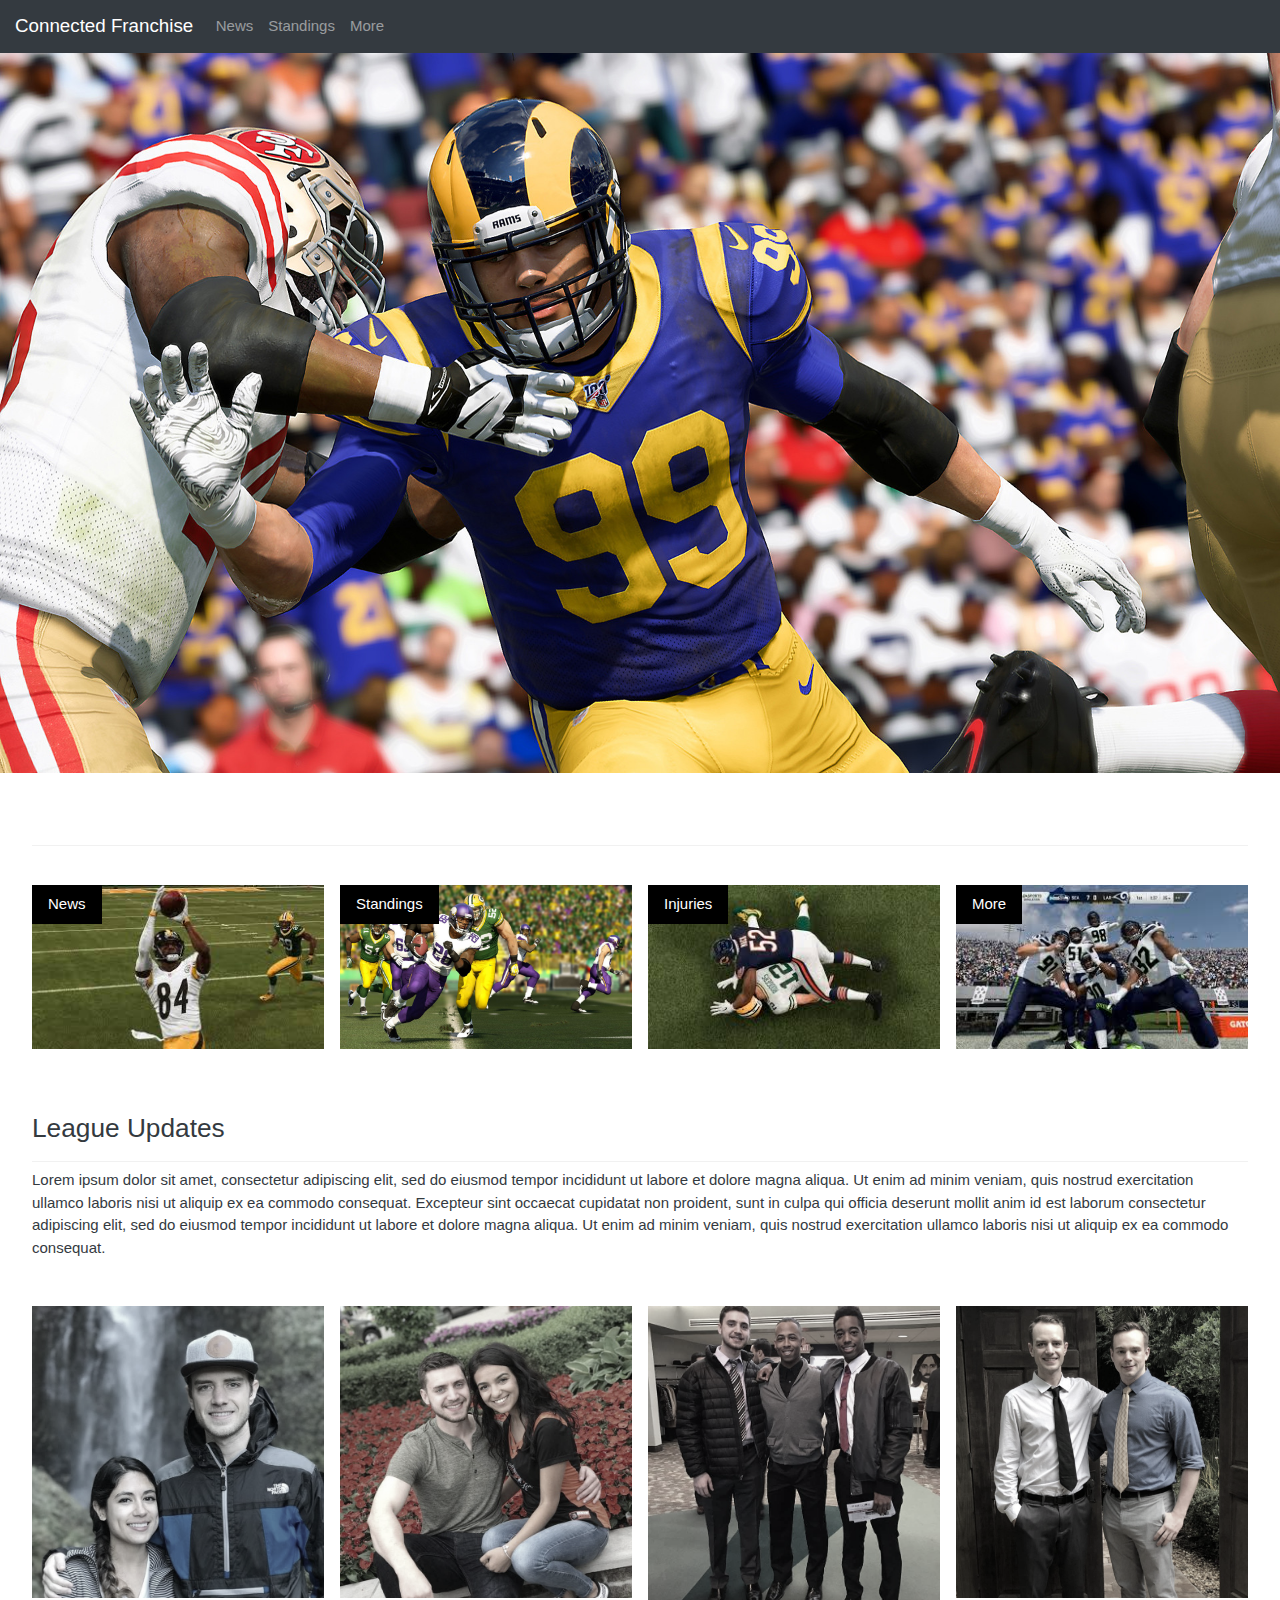
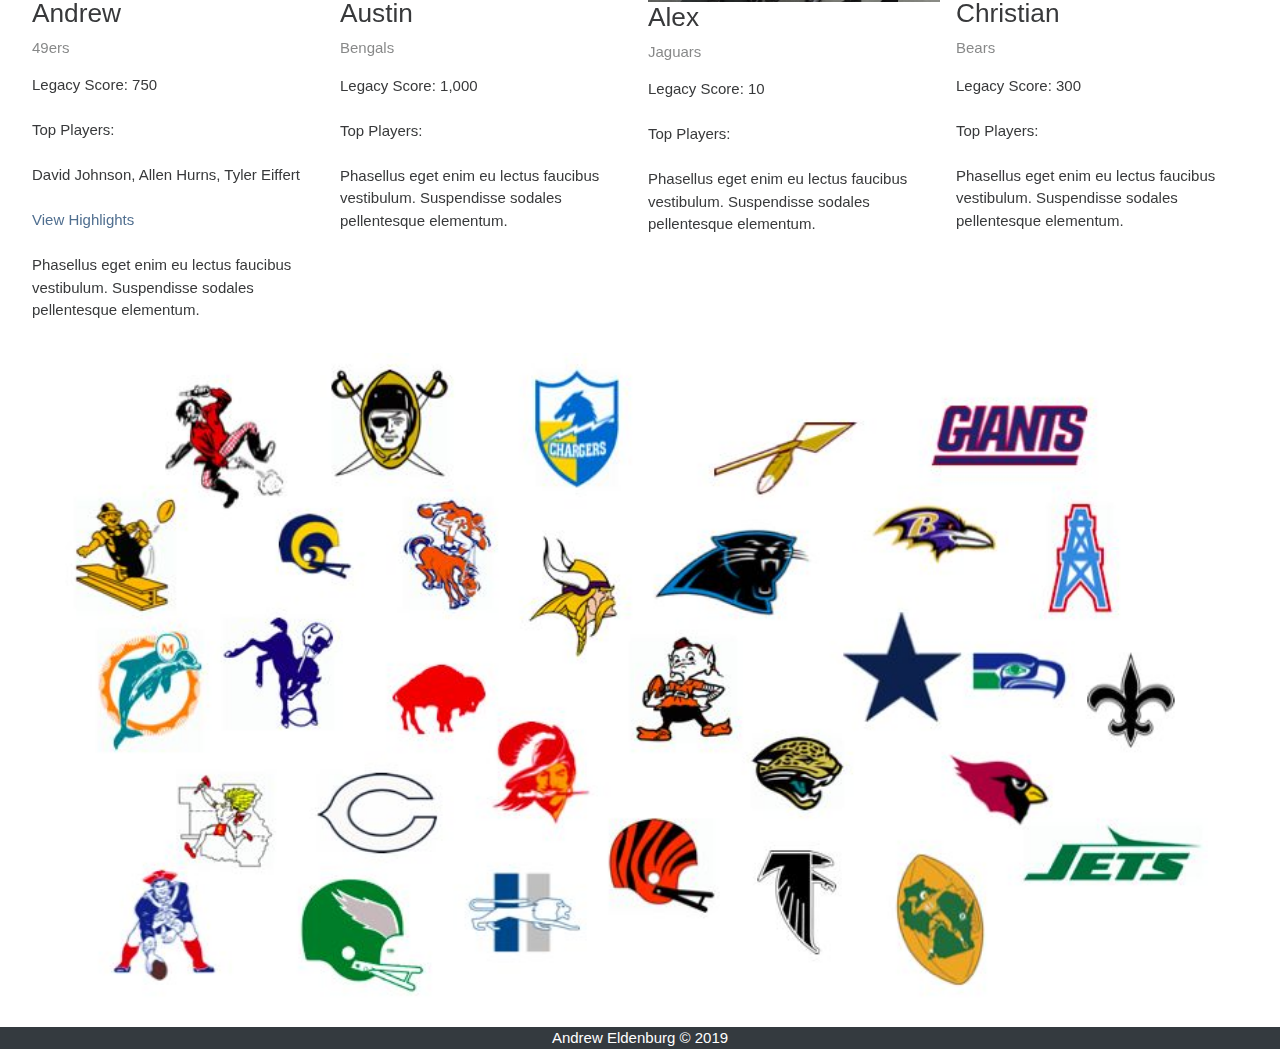
==== index.html @ 617bce5a "alpha web app" ====
<!DOCTYPE html>
<html>
<title>Madden Connected Franchise</title>
<meta charset="UTF-8">
<meta name="viewport" content="width=device-width, initial-scale=1">
<link rel="stylesheet" href="https://www.w3schools.com/w3css/4/w3.css">
<link rel="stylesheet" href="https://stackpath.bootstrapcdn.com/bootstrap/4.3.1/css/bootstrap.min.css" integrity="sha384-ggOyR0iXCbMQv3Xipma34MD+dH/1fQ784/j6cY/iJTQUOhcWr7x9JvoRxT2MZw1T" crossorigin="anonymous">
<script src="https://code.jquery.com/jquery-3.3.1.slim.min.js" integrity="sha384-q8i/X+965DzO0rT7abK41JStQIAqVgRVzpbzo5smXKp4YfRvH+8abtTE1Pi6jizo" crossorigin="anonymous"></script>
<script src="https://cdnjs.cloudflare.com/ajax/libs/popper.js/1.14.7/umd/popper.min.js" integrity="sha384-UO2eT0CpHqdSJQ6hJty5KVphtPhzWj9WO1clHTMGa3JDZwrnQq4sF86dIHNDz0W1" crossorigin="anonymous"></script>
<script src="https://stackpath.bootstrapcdn.com/bootstrap/4.3.1/js/bootstrap.min.js" integrity="sha384-JjSmVgyd0p3pXB1rRibZUAYoIIy6OrQ6VrjIEaFf/nJGzIxFDsf4x0xIM+B07jRM" crossorigin="anonymous"></script>
<link rel="stylesheet" href="./style.css">
<body>
<!--
    <nav class="navbar navbar-expand-lg navbar-dark bg-dark">
        <button class="navbar-toggler" type="button" data-toggle="collapse" data-target="#navbarNav" aria-controls="navbarNav" aria-expanded="false" aria-label="Toggle navigation">
          <span class="navbar-toggler-icon"></span>
        </button>
        <div class="collapse navbar-collapse" id="navbarNav">
          <ul class="navbar-nav">
            <li class="nav-item active">
              <a class="nav-link" href="#">Home<span class="sr-only">(current)</span></a>
            </li>
            <li class="nav-item">
              <a class="nav-link" href="./News.html">News</a>
            </li>
            <li class="nav-item">
              <a class="nav-link" href="./standings.html">Standings</a>
            </li>
            <li class="nav-item">
                <a class="nav-link" href="./more.html">More</a>
              </li>
          </ul>
        </div>
      </nav> -->

      <nav class="navbar navbar-expand-lg navbar-dark bg-dark">
          <a class="navbar-brand" href="#">Connected Franchise</a>
          <button class="navbar-toggler topnav-right" type="button" data-toggle="collapse" data-target="#navbarNav" aria-controls="navbarNav" aria-expanded="false" aria-label="Toggle navigation">
            <span class="navbar-toggler-icon topnav-right"></span>
          </button>

          <div class="collapse navbar-collapse" id="navbarNav">
            <ul class="navbar-nav">
              
              <li class="nav-item">
                <a class="nav-link" href="./News.html">News</a>
              </li>
              <li class="nav-item">
                <a class="nav-link" href="./standings.html">Standings</a>
              </li>
              <li class="nav-item">
                  <a class="nav-link" href="./more.html">More</a>
                </li>
            </ul>
          </div>
        </nav>

<!-- Navbar (sit on top)
<div class="w3-top">
  <div class="w3-bar w3-white w3-wide w3-padding w3-card">
    <a href="./index.html" class="w3-bar-item w3-button"><b>CF</b> Madden Connected Franchise</a>
   
    <div class="w3-right w3-hide-small">
      <a href="./News.html" class="w3-bar-item w3-button">News</a>
      <a href="./standings.html" class="w3-bar-item w3-button">Standings</a>
      <a href="./more.html" class="w3-bar-item w3-button">More</a>
    </div>
  </div>
</div> -->

<!-- Header -->
<header class="w3-display-container w3-content w3-wide" style="max-width:1500px;" id="home">
  <img class="w3-image" src="./images/madden14.jpeg" alt="Architecture" width="1500" height="800">
  <div class="w3-display-middle w3-margin-top w3-center">
    <!--<h1 class="w3-xxlarge w3-text-white"><span class="w3-padding w3-black w3-opacity-min"><b>CF</b></span> <span class="w3-hide-small w3-text-light-grey">Madden Connected Franchise</span></h1>-->
  </div>
</header>

<!-- Page content -->
<div class="w3-content w3-padding" style="max-width:1564px">

  <!-- Project Section -->
  <div class="w3-container w3-padding-32" id="projects">
    <h3 class="w3-border-bottom w3-border-light-grey w3-padding-16"></h3>
  </div>

  <div class="w3-row-padding">
    <div class="w3-col l3 m6 w3-margin-bottom">
      <div class="w3-display-container">
        <div class="w3-display-topleft w3-black w3-padding">News</div>
        <a href="./News.html"><img src="./images/madden7.jpeg" title="News" alt="News" style="width:100%"></a>
      </div>
    </div>
    <div class="w3-col l3 m6 w3-margin-bottom">
      <div class="w3-display-container">
        <div class="w3-display-topleft w3-black w3-padding">Standings</div>
        <a href="./standings.html"><img src="./images/madden11.jpeg" title="Standings" alt="Standings" style="width:100%"></a>
      </div>
    </div>
    <div class="w3-col l3 m6 w3-margin-bottom">
      <div class="w3-display-container">
        <div class="w3-display-topleft w3-black w3-padding">Injuries</div>
        <a href="./index.html"><img src="./images/madden9.jpeg" title="Injuries" alt="Injuries" style="width:100%"></a>
      </div>
    </div>
    <div class="w3-col l3 m6 w3-margin-bottom">
      <div class="w3-display-container">
        <div class="w3-display-topleft w3-black w3-padding">More</div>
        <a href="./more.html"><img src="./images/madden5.jpeg" title="More" alt="More" style="width:100%"></a>
      </div>
    </div>
  </div>

  <!-- About Section -->
  <div class="w3-container w3-padding-32" id="about">
    <h3 class="w3-border-bottom w3-border-light-grey w3-padding-16">League Updates</h3>
    <p>Lorem ipsum dolor sit amet, consectetur adipiscing elit, sed do eiusmod tempor incididunt ut labore et dolore magna aliqua. Ut enim ad minim veniam, quis nostrud exercitation ullamco laboris nisi ut aliquip ex ea commodo consequat. Excepteur sint
      occaecat cupidatat non proident, sunt in culpa qui officia deserunt mollit anim id est laborum consectetur adipiscing elit, sed do eiusmod tempor incididunt ut labore et dolore magna aliqua. Ut enim ad minim veniam, quis nostrud exercitation ullamco
      laboris nisi ut aliquip ex ea commodo consequat.
    </p>
  </div>

  <div class="w3-row-padding w3-grayscale">
    <div class="w3-col l3 m6 w3-margin-bottom">
      <img src="./images/andrew.jpg" alt="Andrew" style="width:100%">
      <h3>Andrew</h3>
      <p class="w3-opacity">49ers</p>
      <p>Legacy Score: 750
        <br></br>
        Top Players:
        <br></br>
        David Johnson, Allen Hurns, Tyler Eiffert
        <br></br>
        <a href="https://www.youtube.com/user/aeldenburg/videos" class="card-link">View Highlights</a>
        <br></br>
        Phasellus eget enim eu lectus faucibus vestibulum. Suspendisse sodales pellentesque elementum.</p>
    </div>
    <div class="w3-col l3 m6 w3-margin-bottom">
      <img src="./images/austin.jpg" alt="Austin" style="width:100%">
      <h3>Austin</h3>
      <p class="w3-opacity">Bengals</p>
      <p>Legacy Score: 1,000
          <br></br>
          Top Players:
          <br></br>
        Phasellus eget enim eu lectus faucibus vestibulum. Suspendisse sodales pellentesque elementum.</p>
    </div>
    <div class="w3-col l3 m6 w3-margin-bottom">
      <img src="./images/alex.jpg" alt="Alex" style="width:100%">
      <h3>Alex</h3>
      <p class="w3-opacity">Jaguars</p>
      <p>Legacy Score: 10
          <br></br>
          Top Players:
          <br></br>
        Phasellus eget enim eu lectus faucibus vestibulum. Suspendisse sodales pellentesque elementum.</p>
    </div>
    <div class="w3-col l3 m6 w3-margin-bottom">
      <img src="./images/christian.jpg" alt="Christian" style="width:100%">
      <h3>Christian</h3>
      <p class="w3-opacity">Bears</p>
      <p>Legacy Score: 300
          <br></br>
          Top Players:
          <br></br>
        Phasellus eget enim eu lectus faucibus vestibulum. Suspendisse sodales pellentesque elementum.</p>
    </div>
  </div>
  
<!-- Image of location/map -->
<div class="w3-container">
  <img src="./images/nfl4.jpeg" class="w3-image" style="width:100%">
</div>

<!-- End page content -->
</div>


<!-- Footer -->
<footer>
  Andrew Eldenburg &copy 2019
</footer>

</body>
</html>
---- style.css ----
.card {
    text-align: center;
    margin: 10px;
    padding: auto;
}

html {
    color: #343A3F;
}

body {
    color: #343A3F;
}

footer {
    background-color: #343A3F;
    color: #fff;
    text-align: center;
}

#id {
    background-color: #343A3F;
}

.news-container {
    background-color: #343A3F;
    height: 100%;
}

.more-container {
    background-color: #343A3F;
    height: 100%;
}

/* Add a black background color to the top navigation */
.topnav {
    background-color: #333;
    overflow: hidden;
}

/* Style the links inside the navigation bar */
.topnav a {
  float: left;
  color: #f2f2f2;
  text-align: center;
  padding: 14px 16px;
  text-decoration: none;
  font-size: 17px;
}

/* Change the color of links on hover */
.topnav a:hover {
  background-color: #ddd;
  color: black;
}

/* Add a color to the active/current link */
.topnav a.active {
  background-color: #4CAF50;
  color: white;
}

/* Right-aligned section inside the top navigation */
.topnav-right {
  float: right;
}
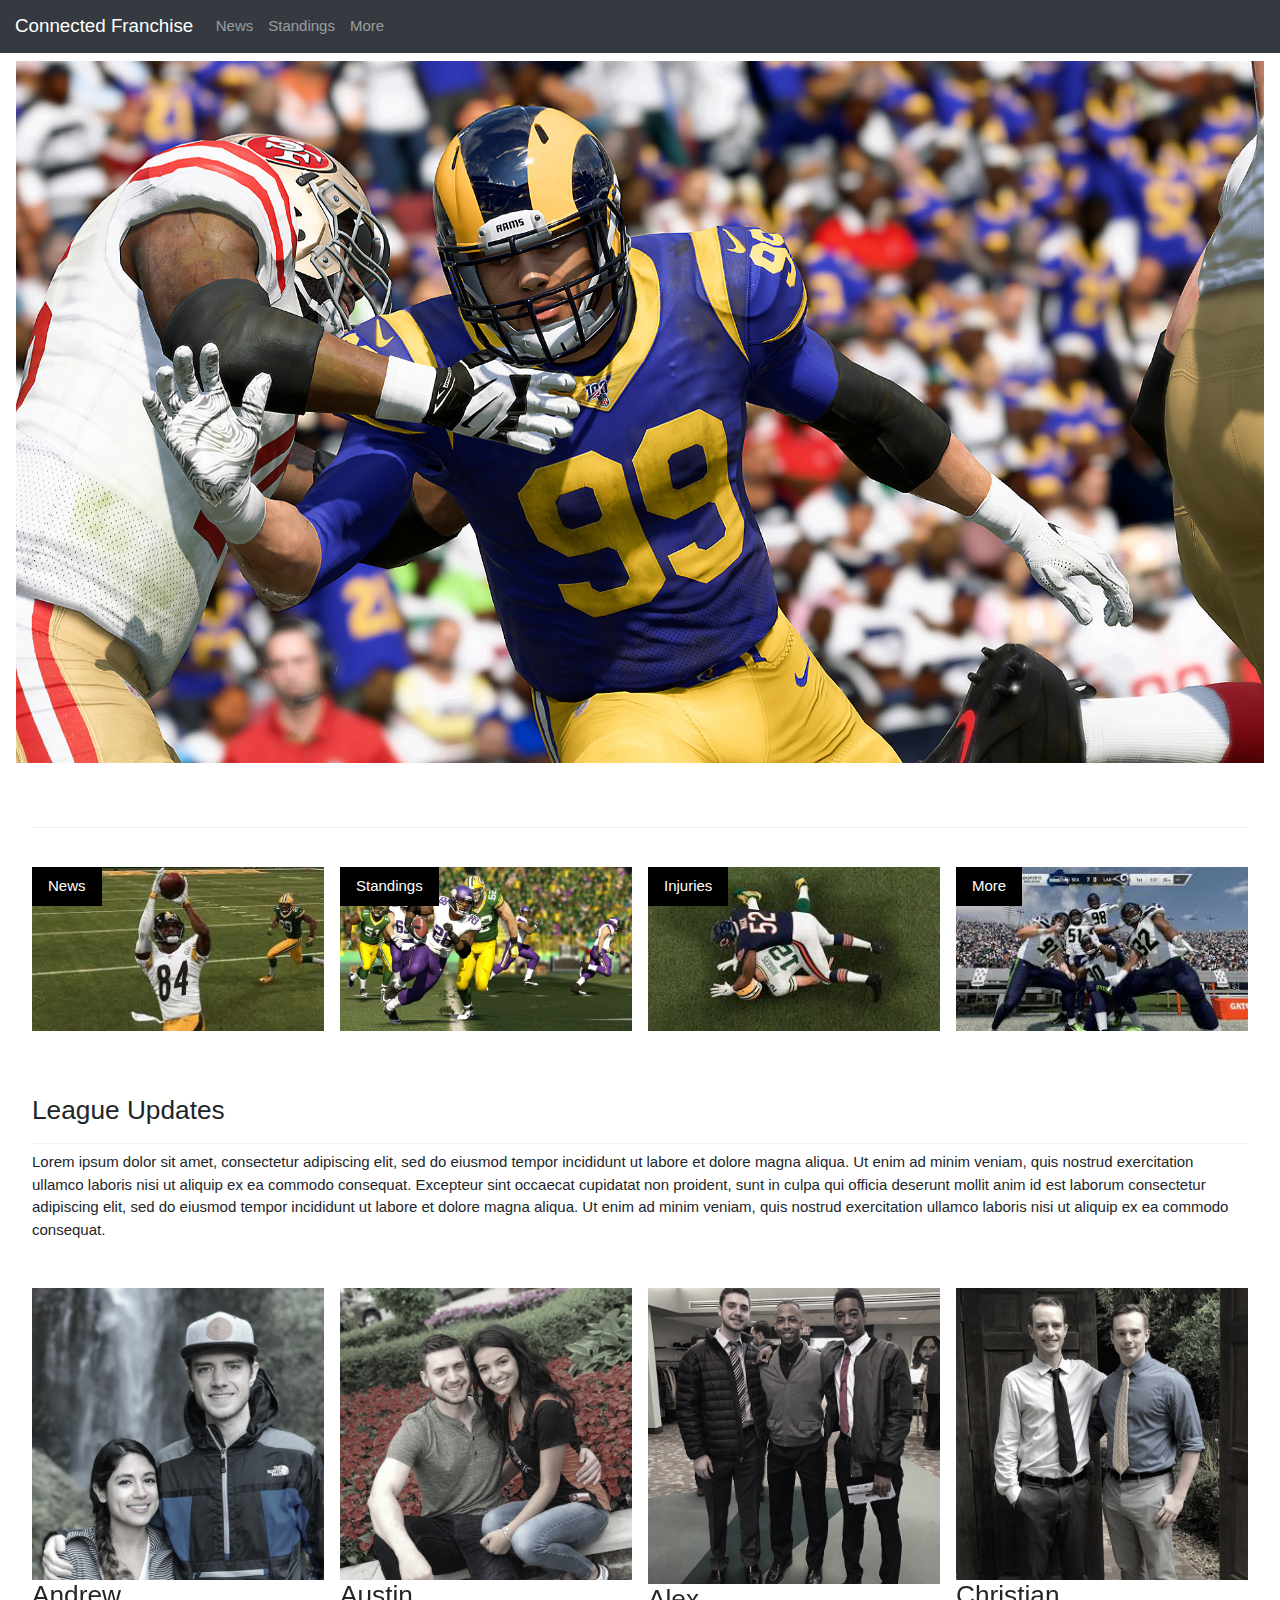
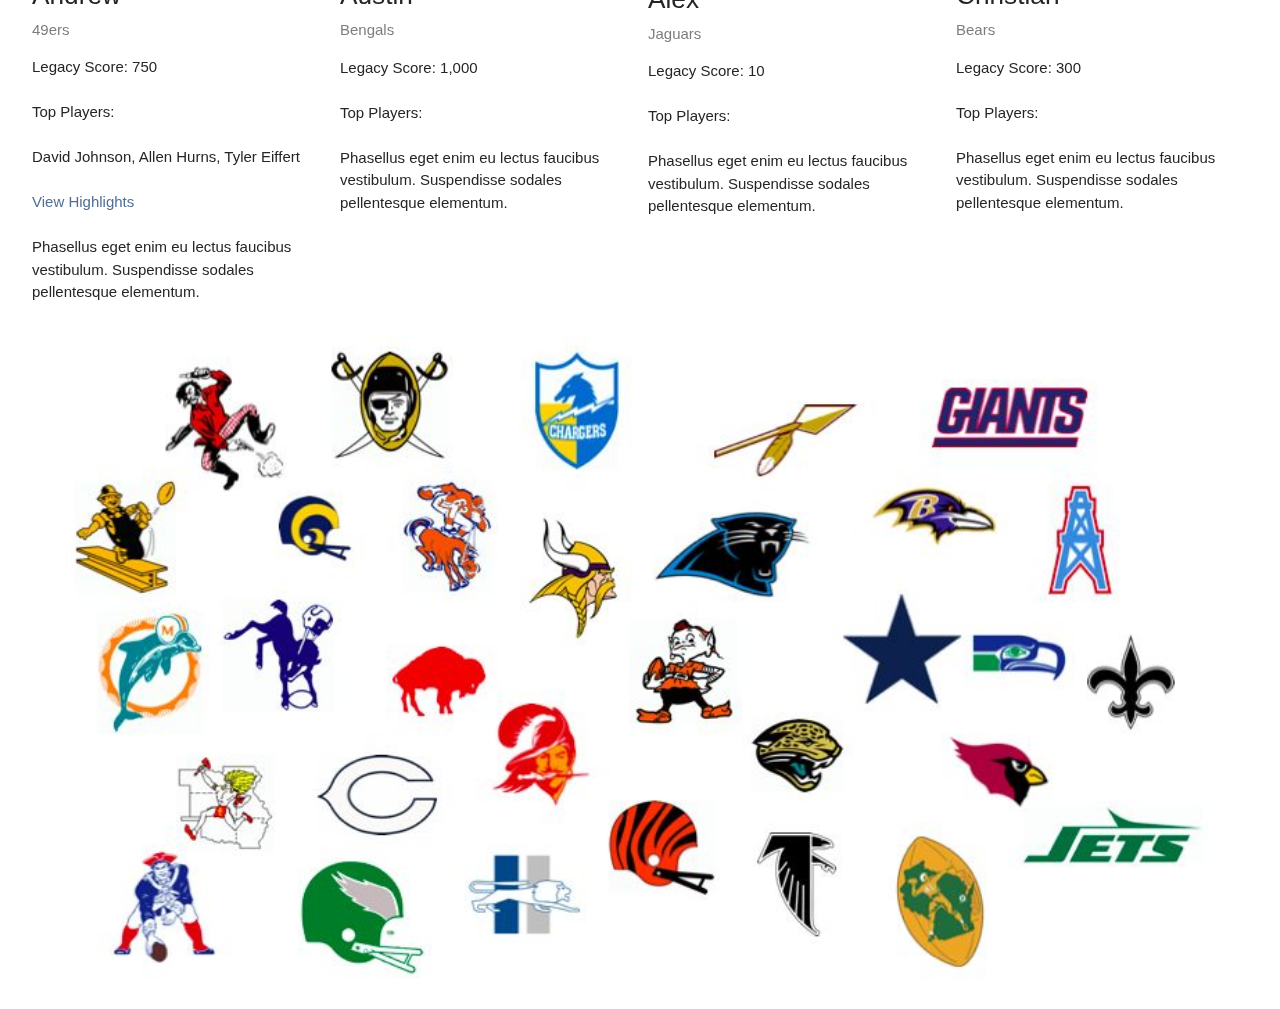
==== commit b6e91cd0: "minor tweaks" ====
--- a/index.html
+++ b/index.html
@@ -68,16 +68,16 @@
   </div>
 </div> -->
 
-<!-- Header -->
-<header class="w3-display-container w3-content w3-wide" style="max-width:1500px;" id="home">
-  <img class="w3-image" src="./images/madden14.jpeg" alt="Architecture" width="1500" height="800">
-  <div class="w3-display-middle w3-margin-top w3-center">
-    <!--<h1 class="w3-xxlarge w3-text-white"><span class="w3-padding w3-black w3-opacity-min"><b>CF</b></span> <span class="w3-hide-small w3-text-light-grey">Madden Connected Franchise</span></h1>-->
-  </div>
-</header>
-
 <!-- Page content -->
 <div class="w3-content w3-padding" style="max-width:1564px">
+
+  <!-- Header -->
+  <header class="w3-display-container w3-content w3-wide" style="max-width:1500px;" id="home">
+      <img class="w3-image" src="./images/madden14.jpeg" alt="Architecture" width="1500" height="800">
+      <div class="w3-display-middle w3-margin-top w3-center">
+        <!--<h1 class="w3-xxlarge w3-text-white"><span class="w3-padding w3-black w3-opacity-min"><b>CF</b></span> <span class="w3-hide-small w3-text-light-grey">Madden Connected Franchise</span></h1>-->
+      </div>
+    </header>
 
   <!-- Project Section -->
   <div class="w3-container w3-padding-32" id="projects">
@@ -176,10 +176,5 @@
 </div>
 
 
-<!-- Footer -->
-<footer>
-  Andrew Eldenburg &copy 2019
-</footer>
-
 </body>
 </html>--- a/style.css
+++ b/style.css
@@ -4,32 +4,16 @@
     padding: auto;
 }
 
-html {
-    color: #343A3F;
-}
-
-body {
-    color: #343A3F;
+img {
+    display: block;
+    margin: auto;
+    padding: auto;
 }
 
 footer {
     background-color: #343A3F;
     color: #fff;
     text-align: center;
-}
-
-#id {
-    background-color: #343A3F;
-}
-
-.news-container {
-    background-color: #343A3F;
-    height: 100%;
-}
-
-.more-container {
-    background-color: #343A3F;
-    height: 100%;
 }
 
 /* Add a black background color to the top navigation */
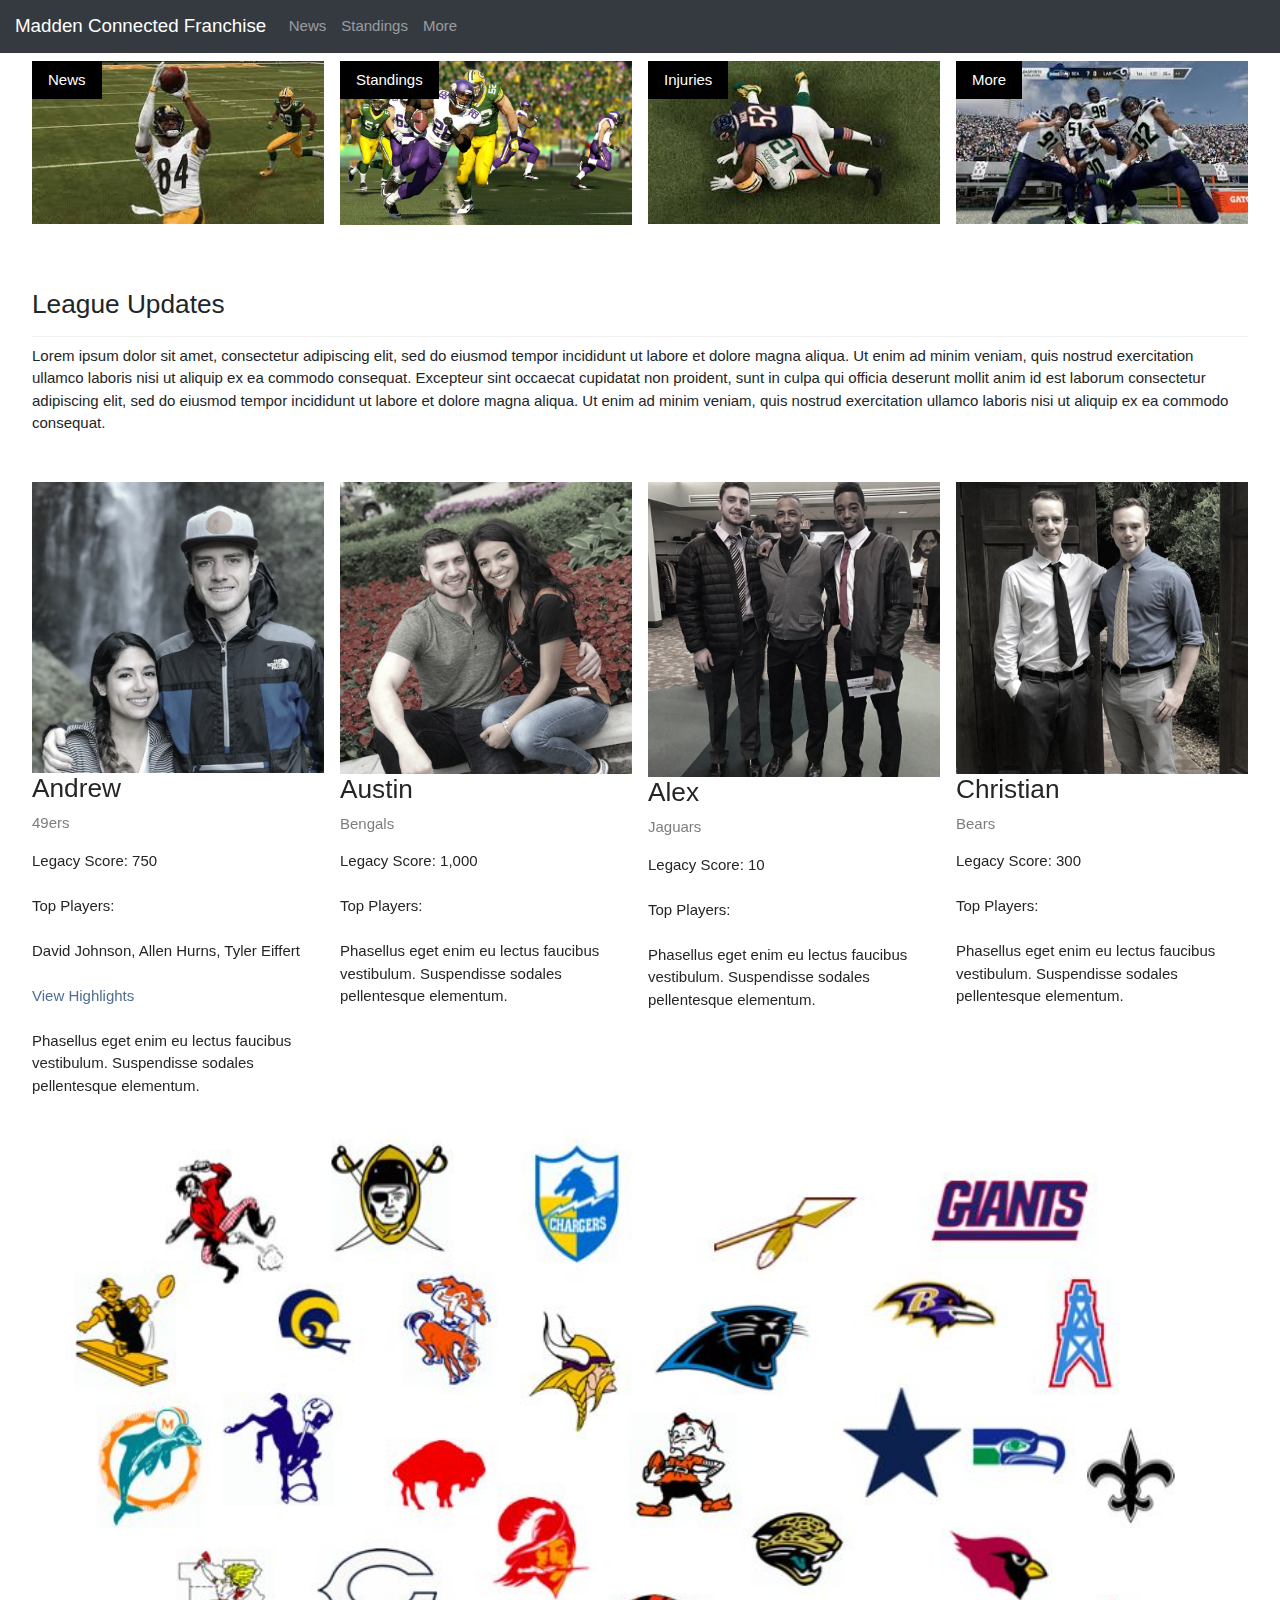
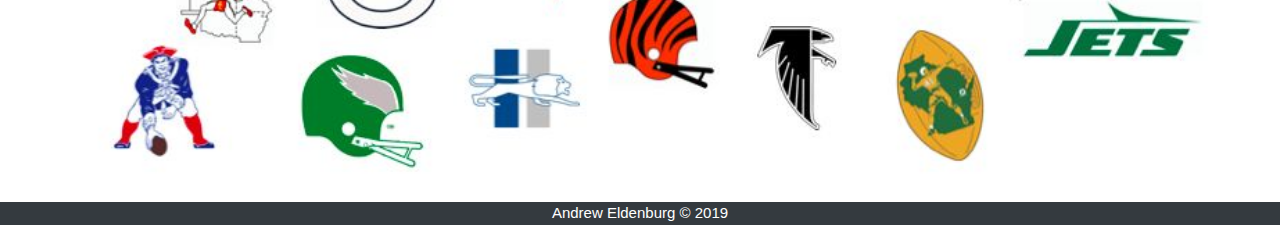
==== commit 966451b2: "minor tweaks" ====
--- a/index.html
+++ b/index.html
@@ -34,7 +34,7 @@
       </nav> -->
 
       <nav class="navbar navbar-expand-lg navbar-dark bg-dark">
-          <a class="navbar-brand" href="#">Connected Franchise</a>
+          <a class="navbar-brand" href="#">Madden Connected Franchise</a>
           <button class="navbar-toggler topnav-right" type="button" data-toggle="collapse" data-target="#navbarNav" aria-controls="navbarNav" aria-expanded="false" aria-label="Toggle navigation">
             <span class="navbar-toggler-icon topnav-right"></span>
           </button>
@@ -71,18 +71,13 @@
 <!-- Page content -->
 <div class="w3-content w3-padding" style="max-width:1564px">
 
-  <!-- Header -->
+  <!-- Header
   <header class="w3-display-container w3-content w3-wide" style="max-width:1500px;" id="home">
       <img class="w3-image" src="./images/madden14.jpeg" alt="Architecture" width="1500" height="800">
       <div class="w3-display-middle w3-margin-top w3-center">
-        <!--<h1 class="w3-xxlarge w3-text-white"><span class="w3-padding w3-black w3-opacity-min"><b>CF</b></span> <span class="w3-hide-small w3-text-light-grey">Madden Connected Franchise</span></h1>-->
+        <h1 class="w3-xxlarge w3-text-white"><span class="w3-padding w3-black w3-opacity-min"><b>CF</b></span> <span class="w3-hide-small w3-text-light-grey">Madden Connected Franchise</span></h1>
       </div>
-    </header>
-
-  <!-- Project Section -->
-  <div class="w3-container w3-padding-32" id="projects">
-    <h3 class="w3-border-bottom w3-border-light-grey w3-padding-16"></h3>
-  </div>
+    </header> -->
 
   <div class="w3-row-padding">
     <div class="w3-col l3 m6 w3-margin-bottom">
@@ -175,6 +170,10 @@
 <!-- End page content -->
 </div>
 
+<footer>
+  Andrew Eldenburg &copy 2019
+</footer>
+
 
 </body>
 </html>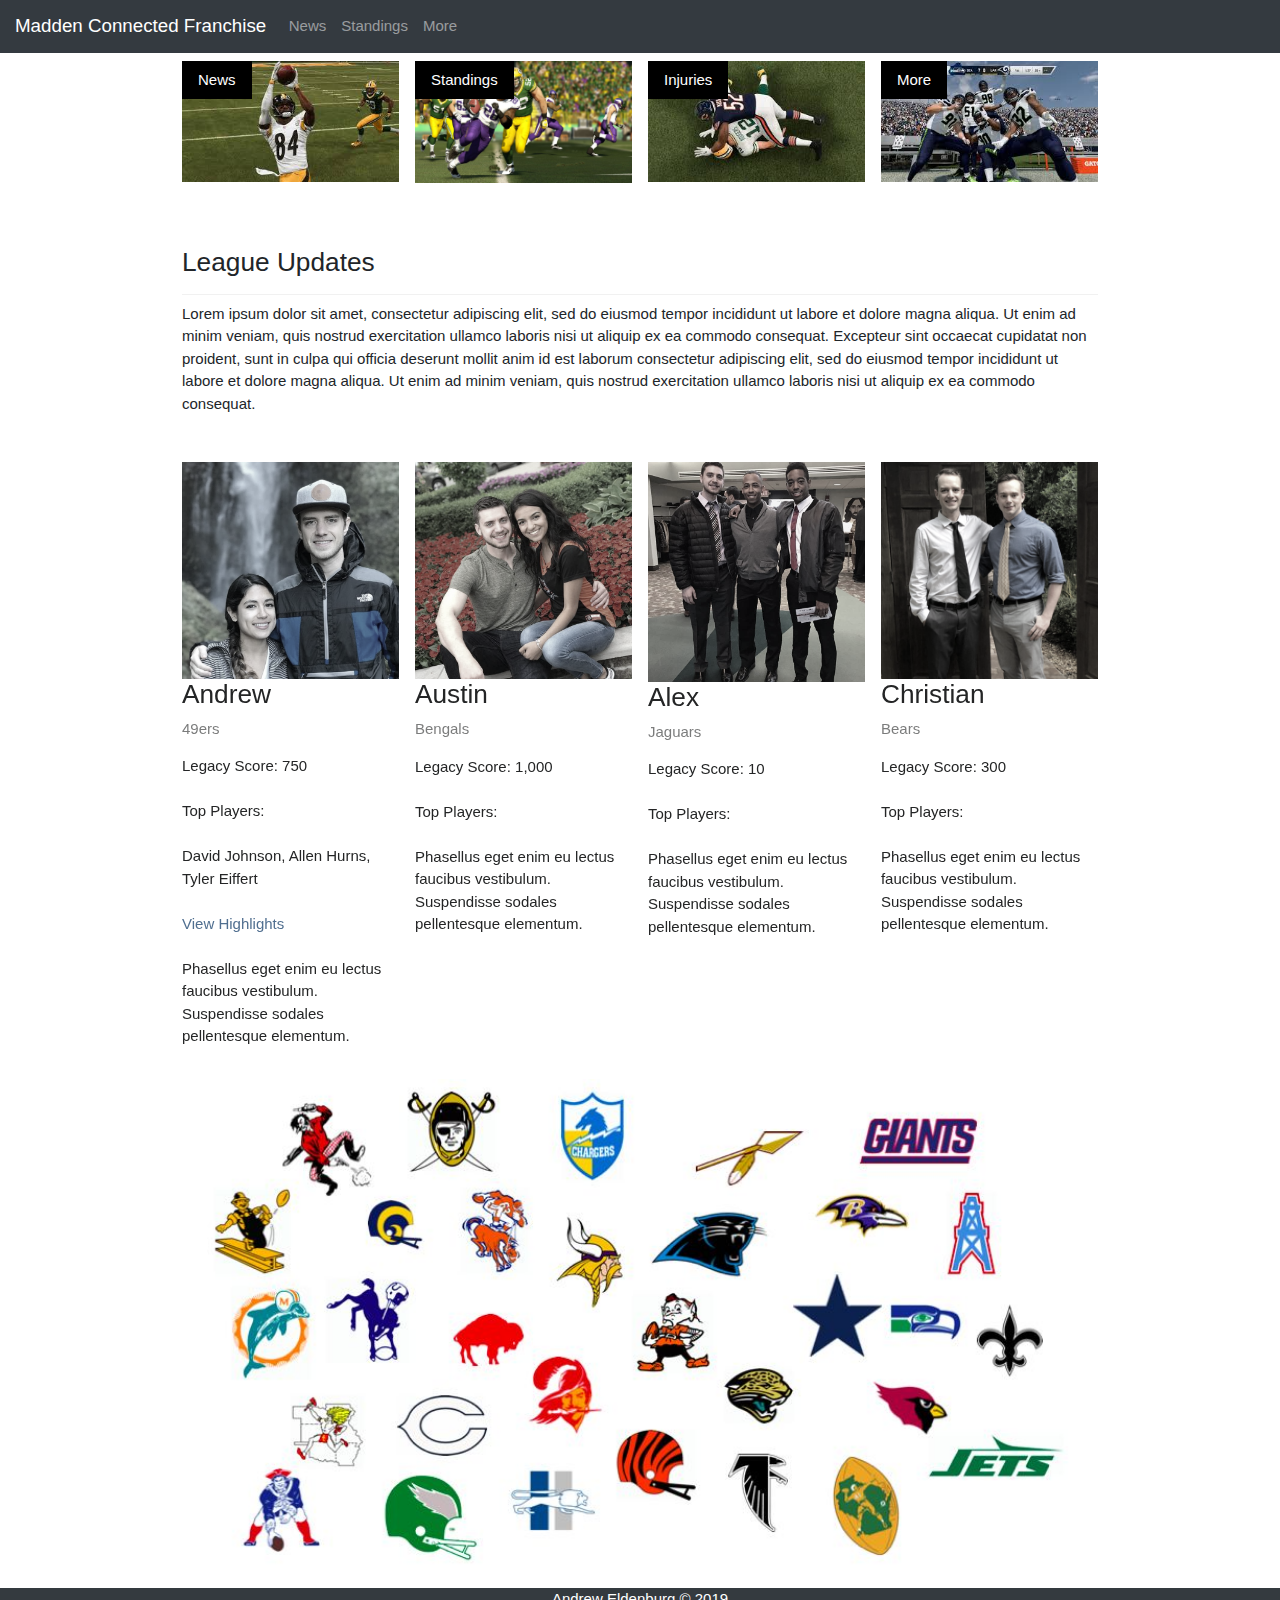
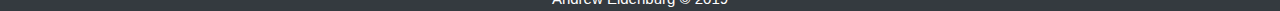
==== commit ec6b7d81: "minor tweaks" ====
--- a/index.html
+++ b/index.html
@@ -69,7 +69,7 @@
 </div> -->
 
 <!-- Page content -->
-<div class="w3-content w3-padding" style="max-width:1564px">
+<div class="w3-content w3-padding">
 
   <!-- Header
   <header class="w3-display-container w3-content w3-wide" style="max-width:1500px;" id="home">
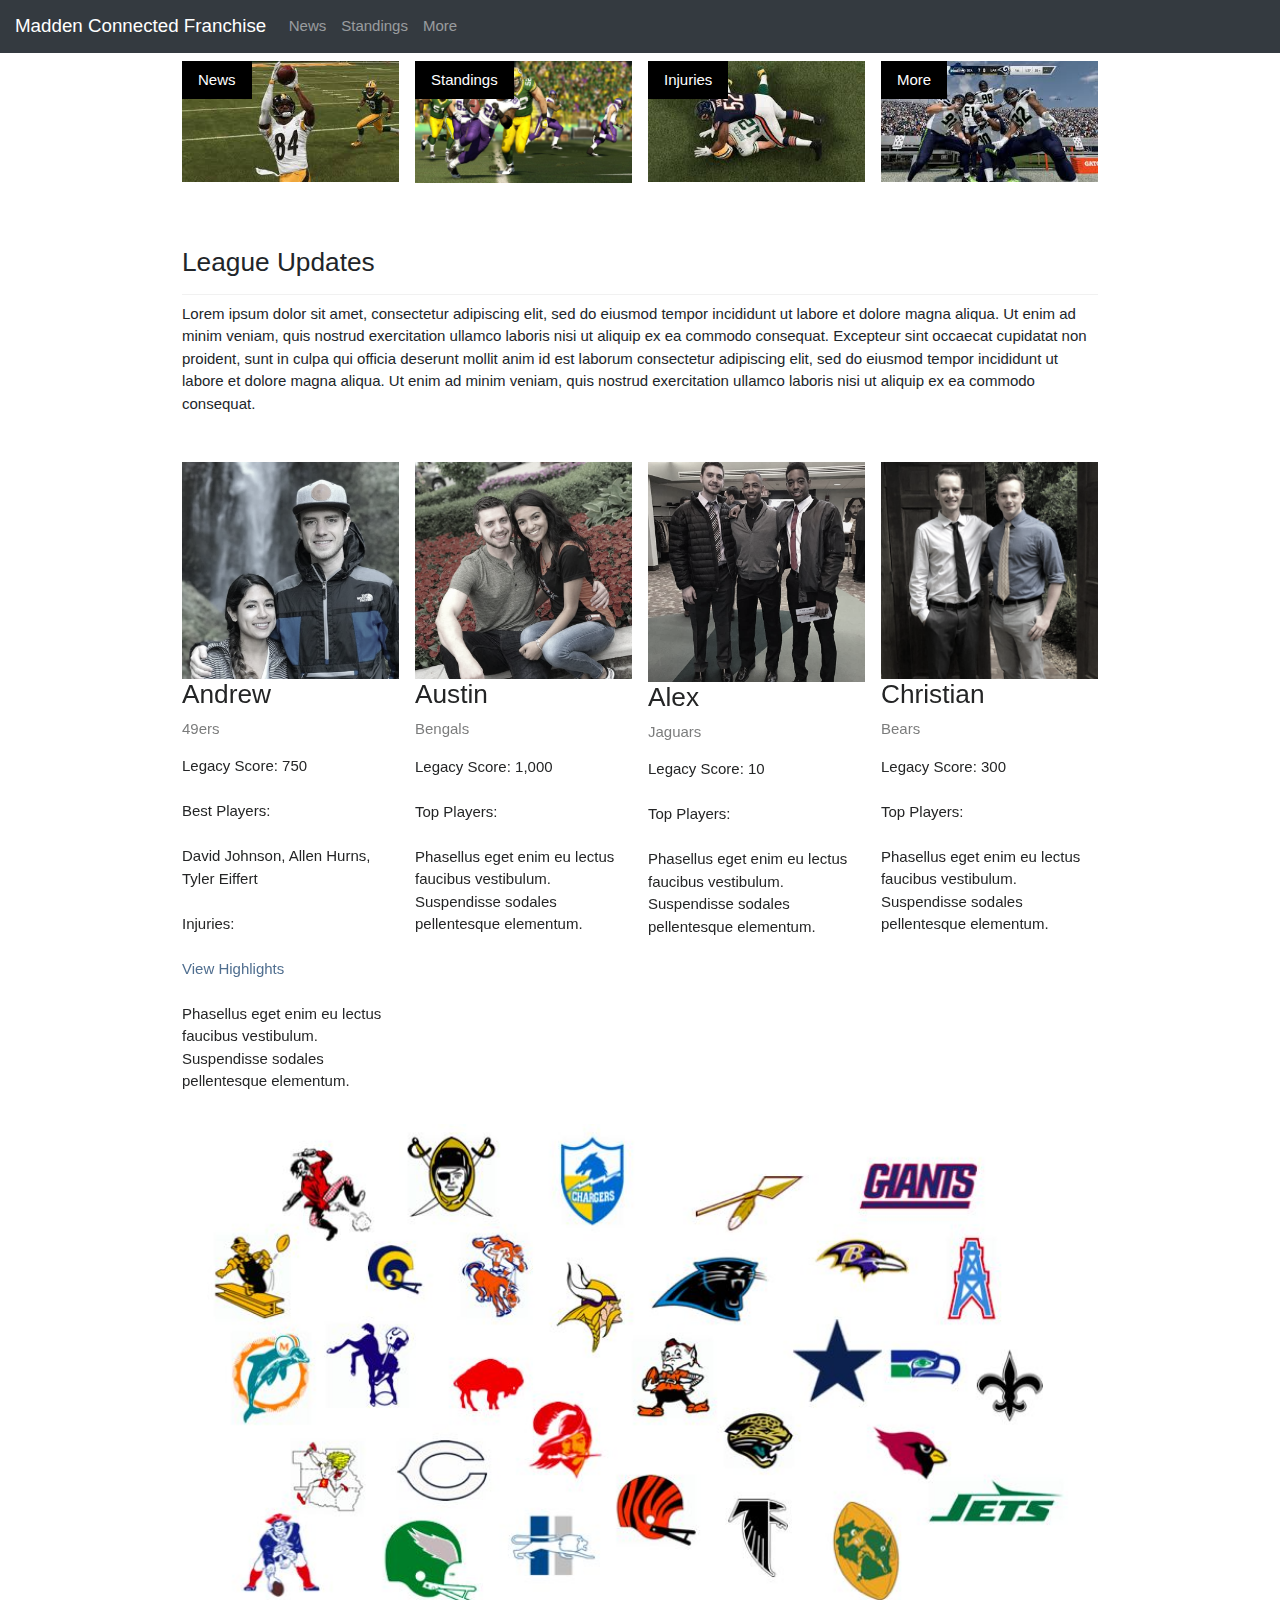
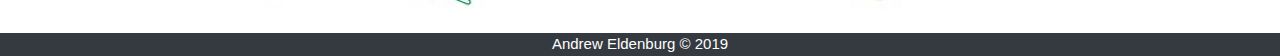
==== commit abac6b20: "minor tweaks" ====
--- a/index.html
+++ b/index.html
@@ -122,10 +122,13 @@
       <p class="w3-opacity">49ers</p>
       <p>Legacy Score: 750
         <br></br>
-        Top Players:
+        Best Players:
         <br></br>
         David Johnson, Allen Hurns, Tyler Eiffert
         <br></br>
+        Injuries:
+        <br></br>
+        
         <a href="https://www.youtube.com/user/aeldenburg/videos" class="card-link">View Highlights</a>
         <br></br>
         Phasellus eget enim eu lectus faucibus vestibulum. Suspendisse sodales pellentesque elementum.</p>
